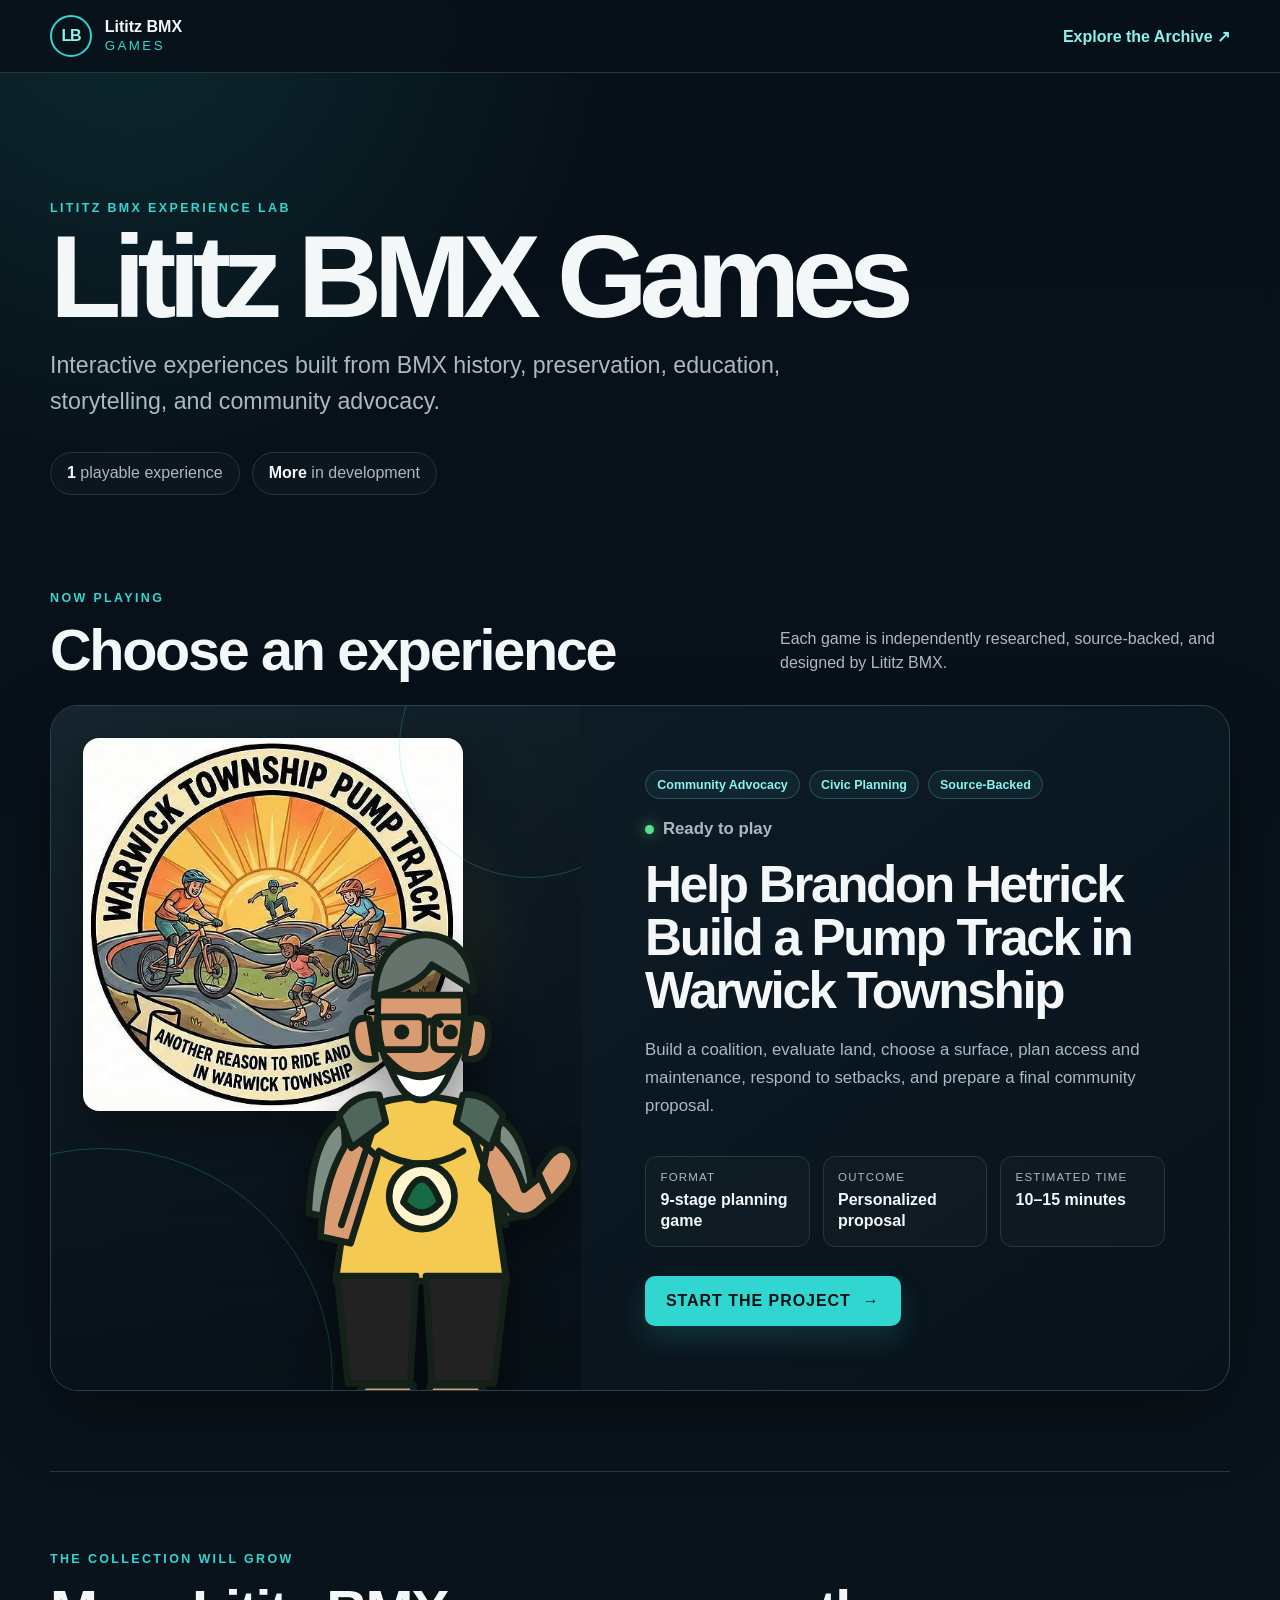
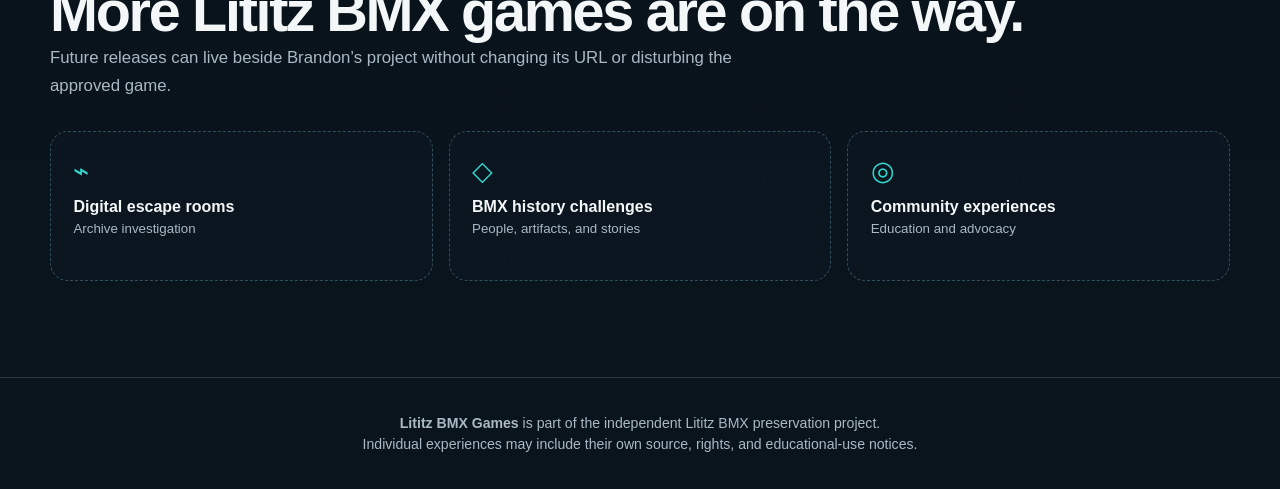
==== index.html @ 7a6ce2fc "Publish Lititz BMX Games hub and Brandon v1.1.0 Establish the Lititz BMX Games collection hub and pu" ====
<!doctype html>
<html lang="en">
<head>
  <meta charset="utf-8">
  <meta name="viewport" content="width=device-width, initial-scale=1">
  <meta name="description" content="Lititz BMX Games — interactive experiences built from BMX history, preservation, education, and community advocacy.">
  <title>Lititz BMX Games</title>
  <link rel="stylesheet" href="assets/styles.css">
</head>
<body>
  <a class="skip-link" href="#main">Skip to games</a>

  <header class="site-header">
    <div class="header-inner">
      <a class="brand" href="./" aria-label="Lititz BMX Games home">
        <span class="brand-mark" aria-hidden="true">LB</span>
        <span>
          <strong>Lititz BMX</strong>
          <small>Games</small>
        </span>
      </a>
      <a class="archive-link" href="https://www.lititzbmx.com" target="_blank" rel="noopener">
        Explore the Archive <span aria-hidden="true">↗</span>
      </a>
    </div>
  </header>

  <main id="main">
    <section class="hero" aria-labelledby="page-title">
      <p class="eyebrow">Lititz BMX Experience Lab</p>
      <h1 id="page-title">Lititz BMX Games</h1>
      <p class="hero-copy">
        Interactive experiences built from BMX history, preservation, education,
        storytelling, and community advocacy.
      </p>
      <div class="hero-stats" aria-label="Collection status">
        <span><strong>1</strong> playable experience</span>
        <span><strong>More</strong> in development</span>
      </div>
    </section>

    <section class="games-section" aria-labelledby="play-heading">
      <div class="section-heading">
        <div>
          <p class="eyebrow">Now Playing</p>
          <h2 id="play-heading">Choose an experience</h2>
        </div>
        <p>Each game is independently researched, source-backed, and designed by Lititz BMX.</p>
      </div>

      <article class="game-card">
        <div class="game-visual">
          <img
            class="campaign-logo"
            src="brandon/assets/warwick-township-pump-track-logo.jpg"
            alt="Warwick Township Pump Track campaign logo">
          <img
            class="guide"
            src="brandon/assets/brandon-guide.svg"
            alt="Illustrated Brandon Hetrick giving a thumbs-up">
        </div>

        <div class="game-content">
          <div class="tags" aria-label="Game categories">
            <span>Community Advocacy</span>
            <span>Civic Planning</span>
            <span>Source-Backed</span>
          </div>
          <p class="status"><span aria-hidden="true"></span> Ready to play</p>
          <h3>Help Brandon Hetrick Build a Pump Track in Warwick Township</h3>
          <p>
            Build a coalition, evaluate land, choose a surface, plan access and maintenance,
            respond to setbacks, and prepare a final community proposal.
          </p>
          <dl class="game-meta">
            <div><dt>Format</dt><dd>9-stage planning game</dd></div>
            <div><dt>Outcome</dt><dd>Personalized proposal</dd></div>
            <div><dt>Estimated time</dt><dd>10–15 minutes</dd></div>
          </dl>
          <a class="play-button" href="brandon/">
            Start the project <span aria-hidden="true">→</span>
          </a>
        </div>
      </article>
    </section>

    <section class="coming-soon" aria-labelledby="coming-heading">
      <p class="eyebrow">The Collection Will Grow</p>
      <h2 id="coming-heading">More Lititz BMX games are on the way.</h2>
      <p>
        Future releases can live beside Brandon’s project without changing its URL or
        disturbing the approved game.
      </p>
      <div class="future-grid" aria-label="Future game categories">
        <div><span aria-hidden="true">⌁</span><strong>Digital escape rooms</strong><small>Archive investigation</small></div>
        <div><span aria-hidden="true">◇</span><strong>BMX history challenges</strong><small>People, artifacts, and stories</small></div>
        <div><span aria-hidden="true">◎</span><strong>Community experiences</strong><small>Education and advocacy</small></div>
      </div>
    </section>
  </main>

  <footer>
    <p><strong>Lititz BMX Games</strong> is part of the independent Lititz BMX preservation project.</p>
    <p>Individual experiences may include their own source, rights, and educational-use notices.</p>
  </footer>

  <script src="assets/app.js"></script>
</body>
</html>
---- assets/styles.css ----
:root {
  color-scheme: dark;
  --bg: #071018;
  --panel: #0d1923;
  --panel-2: #101f2a;
  --text: #f4f7f8;
  --muted: #a9bac4;
  --line: #243743;
  --cyan: #32d6d1;
  --cyan-2: #8bf2ed;
  --yellow: #ffd54a;
  --shadow: 0 24px 70px rgba(0, 0, 0, .35);
  font-family: Arial, Helvetica, sans-serif;
}

* { box-sizing: border-box; }

html { scroll-behavior: smooth; }

body {
  margin: 0;
  min-height: 100vh;
  background:
    radial-gradient(circle at 10% 0%, rgba(50, 214, 209, .12), transparent 30rem),
    linear-gradient(180deg, #071018 0%, #0a141c 100%);
  color: var(--text);
}

a { color: inherit; }

img { max-width: 100%; }

.skip-link {
  position: absolute;
  left: -999px;
  top: 0;
  z-index: 50;
  background: white;
  color: black;
  padding: .75rem 1rem;
}

.skip-link:focus { left: 1rem; top: 1rem; }

.site-header {
  border-bottom: 1px solid var(--line);
  background: rgba(7, 16, 24, .88);
  backdrop-filter: blur(14px);
  position: sticky;
  top: 0;
  z-index: 20;
}

.header-inner {
  width: min(1180px, calc(100% - 2rem));
  margin: 0 auto;
  min-height: 72px;
  display: flex;
  align-items: center;
  justify-content: space-between;
  gap: 1rem;
}

.brand {
  display: inline-flex;
  align-items: center;
  gap: .8rem;
  text-decoration: none;
}

.brand-mark {
  width: 42px;
  aspect-ratio: 1;
  display: grid;
  place-items: center;
  border: 2px solid var(--cyan);
  border-radius: 50%;
  color: var(--cyan-2);
  font-weight: 900;
  letter-spacing: -.08em;
}

.brand strong,
.brand small {
  display: block;
  line-height: 1.05;
}

.brand strong { font-size: 1rem; }
.brand small { margin-top: .18rem; color: var(--cyan); text-transform: uppercase; letter-spacing: .18em; }

.archive-link {
  color: var(--cyan-2);
  text-decoration: none;
  font-weight: 700;
}

.archive-link:hover,
.archive-link:focus-visible { text-decoration: underline; }

main {
  width: min(1180px, calc(100% - 2rem));
  margin: 0 auto;
}

.hero {
  padding: clamp(4rem, 10vw, 8rem) 0 4rem;
  max-width: 900px;
}

.eyebrow {
  color: var(--cyan);
  font-size: .78rem;
  font-weight: 900;
  letter-spacing: .19em;
  text-transform: uppercase;
  margin: 0 0 .75rem;
}

h1, h2, h3, p { margin-top: 0; }

h1 {
  font-size: clamp(3.2rem, 10vw, 7.3rem);
  line-height: .86;
  letter-spacing: -.07em;
  margin-bottom: 1.3rem;
}

.hero-copy {
  color: var(--muted);
  font-size: clamp(1.1rem, 2.4vw, 1.45rem);
  line-height: 1.55;
  max-width: 760px;
}

.hero-stats {
  margin-top: 2rem;
  display: flex;
  flex-wrap: wrap;
  gap: .75rem;
}

.hero-stats span {
  border: 1px solid var(--line);
  background: rgba(13, 25, 35, .7);
  border-radius: 999px;
  padding: .7rem 1rem;
  color: var(--muted);
}

.hero-stats strong { color: var(--text); }

.games-section {
  padding: 2rem 0 5rem;
}

.section-heading {
  display: flex;
  justify-content: space-between;
  align-items: end;
  gap: 2rem;
  margin-bottom: 1.4rem;
}

.section-heading h2,
.coming-soon h2 {
  font-size: clamp(2rem, 5vw, 3.6rem);
  letter-spacing: -.04em;
  margin-bottom: 0;
}

.section-heading > p {
  max-width: 450px;
  color: var(--muted);
  line-height: 1.55;
  margin-bottom: .4rem;
}

.game-card {
  display: grid;
  grid-template-columns: minmax(320px, .9fr) minmax(0, 1.1fr);
  min-height: 590px;
  border: 1px solid #2a424f;
  border-radius: 28px;
  overflow: hidden;
  background: linear-gradient(145deg, rgba(16, 31, 42, .98), rgba(8, 18, 26, .98));
  box-shadow: var(--shadow);
}

.game-visual {
  position: relative;
  min-height: 420px;
  overflow: hidden;
  background:
    linear-gradient(rgba(7, 15, 21, .08), rgba(7, 15, 21, .8)),
    radial-gradient(circle at 55% 35%, rgba(255, 213, 74, .25), transparent 35%),
    linear-gradient(135deg, #172832, #09131b);
}

.game-visual::before,
.game-visual::after {
  content: "";
  position: absolute;
  border: 1px solid rgba(50, 214, 209, .25);
  border-radius: 50%;
}

.game-visual::before {
  width: 460px;
  height: 460px;
  left: -180px;
  bottom: -220px;
}

.game-visual::after {
  width: 260px;
  height: 260px;
  right: -80px;
  top: -90px;
}

.campaign-logo {
  position: absolute;
  top: 2rem;
  left: 2rem;
  width: min(72%, 380px);
  border-radius: 16px;
  box-shadow: 0 16px 45px rgba(0,0,0,.35);
}

.guide {
  position: absolute;
  right: -1rem;
  bottom: -1rem;
  height: 76%;
  width: auto;
  filter: drop-shadow(0 20px 22px rgba(0,0,0,.4));
}

.game-content {
  padding: clamp(2rem, 5vw, 4.2rem);
  display: flex;
  flex-direction: column;
  justify-content: center;
}

.tags {
  display: flex;
  flex-wrap: wrap;
  gap: .55rem;
  margin-bottom: 1rem;
}

.tags span {
  padding: .42rem .7rem;
  border: 1px solid #31505c;
  border-radius: 999px;
  color: var(--cyan-2);
  background: rgba(50, 214, 209, .06);
  font-size: .78rem;
  font-weight: 700;
}

.status {
  display: flex;
  align-items: center;
  gap: .55rem;
  margin-bottom: 1rem;
  color: #bff4d0;
  font-weight: 700;
  font-size: .9rem;
}

.status span {
  width: 9px;
  height: 9px;
  border-radius: 50%;
  background: #58e18a;
  box-shadow: 0 0 14px rgba(88, 225, 138, .75);
}

.game-content h3 {
  font-size: clamp(2rem, 4vw, 3.4rem);
  line-height: 1.03;
  letter-spacing: -.045em;
  margin-bottom: 1.2rem;
}

.game-content > p {
  color: var(--muted);
  line-height: 1.65;
  font-size: 1.05rem;
}

.game-meta {
  display: grid;
  grid-template-columns: repeat(3, 1fr);
  gap: .8rem;
  margin: 1.2rem 0 1.8rem;
}

.game-meta div {
  padding: .9rem;
  border: 1px solid var(--line);
  border-radius: 12px;
  background: rgba(255,255,255,.02);
}

.game-meta dt {
  color: var(--muted);
  font-size: .72rem;
  text-transform: uppercase;
  letter-spacing: .1em;
}

.game-meta dd {
  margin: .35rem 0 0;
  font-weight: 700;
  line-height: 1.35;
}

.play-button {
  align-self: flex-start;
  display: inline-flex;
  align-items: center;
  gap: .75rem;
  padding: 1rem 1.3rem;
  border-radius: 10px;
  background: var(--cyan);
  color: #041214;
  text-decoration: none;
  font-weight: 900;
  text-transform: uppercase;
  letter-spacing: .06em;
  box-shadow: 0 12px 28px rgba(50, 214, 209, .16);
}

.play-button:hover,
.play-button:focus-visible {
  background: var(--cyan-2);
  transform: translateY(-1px);
}

.coming-soon {
  border-top: 1px solid var(--line);
  padding: 5rem 0 6rem;
}

.coming-soon > p:not(.eyebrow) {
  max-width: 720px;
  color: var(--muted);
  line-height: 1.65;
  font-size: 1.05rem;
}

.future-grid {
  display: grid;
  grid-template-columns: repeat(3, 1fr);
  gap: 1rem;
  margin-top: 2rem;
}

.future-grid div {
  min-height: 150px;
  padding: 1.4rem;
  border: 1px dashed #31505c;
  border-radius: 18px;
  background: rgba(13, 25, 35, .55);
}

.future-grid span {
  display: block;
  color: var(--cyan);
  font-size: 1.7rem;
  margin-bottom: .7rem;
}

.future-grid strong,
.future-grid small { display: block; }

.future-grid small {
  color: var(--muted);
  margin-top: .35rem;
}

footer {
  border-top: 1px solid var(--line);
  color: var(--muted);
  text-align: center;
  padding: 2rem 1rem;
  font-size: .88rem;
}

footer p { margin: .3rem 0; }

:focus-visible {
  outline: 3px solid var(--yellow);
  outline-offset: 4px;
}

@media (max-width: 850px) {
  .section-heading { display: block; }
  .section-heading > p { margin-top: 1rem; }
  .game-card { grid-template-columns: 1fr; }
  .game-visual { min-height: 470px; }
  .game-meta { grid-template-columns: 1fr; }
}

@media (max-width: 560px) {
  .header-inner { min-height: 64px; }
  .archive-link { font-size: .82rem; }
  .hero { padding-top: 3.2rem; }
  .game-card { border-radius: 18px; }
  .campaign-logo { left: 1.2rem; top: 1.2rem; width: 80%; }
  .guide { height: 68%; }
  .game-content { padding: 1.4rem; }
  .future-grid { grid-template-columns: 1fr; }
}
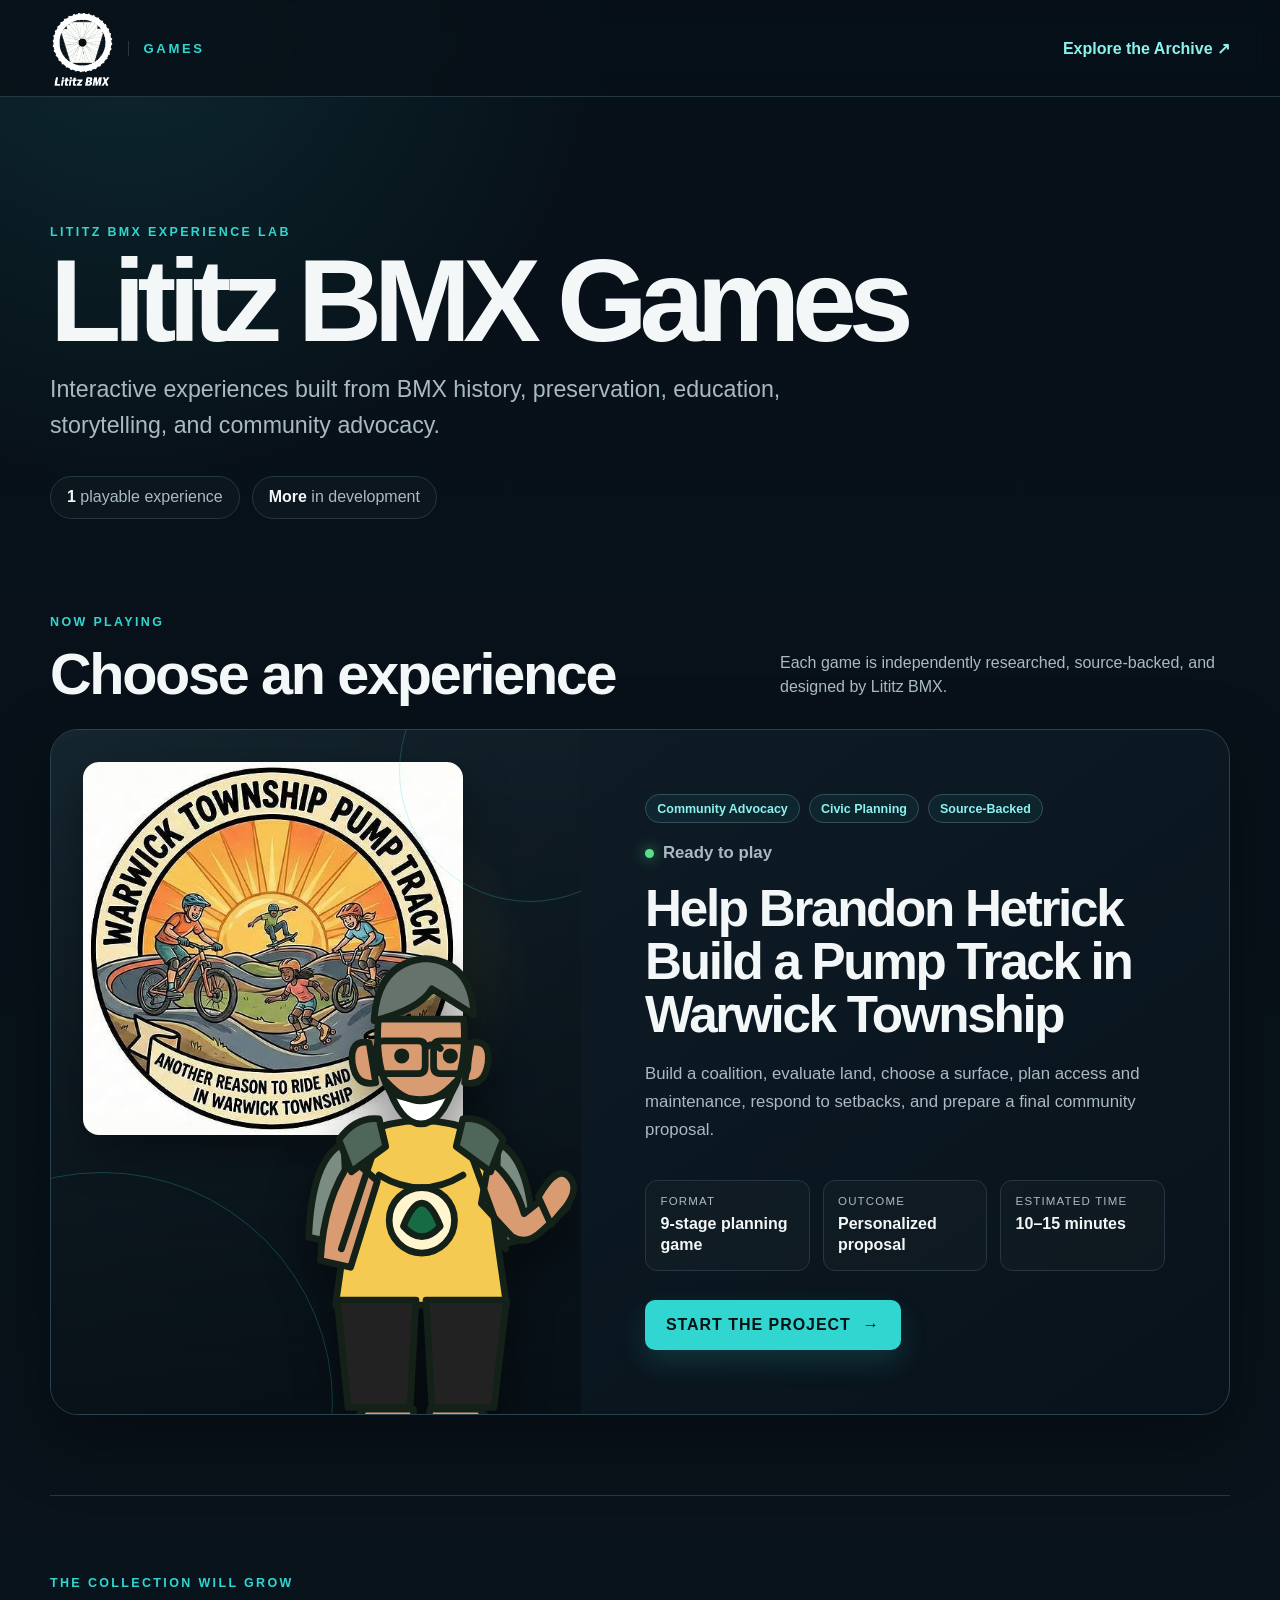
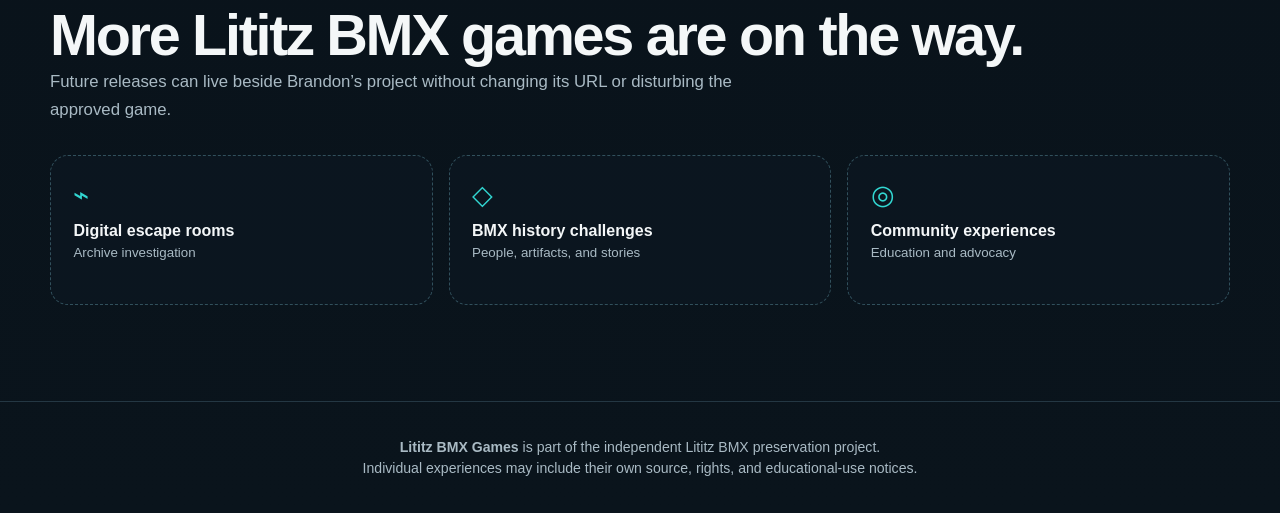
==== commit 9652bbcd: "Add Lititz BMX logo branding to Games hub Replace the temporary LB mark with the approved white Liti" ====
--- a/index.html
+++ b/index.html
@@ -13,11 +13,12 @@
   <header class="site-header">
     <div class="header-inner">
       <a class="brand" href="./" aria-label="Lititz BMX Games home">
-        <span class="brand-mark" aria-hidden="true">LB</span>
-        <span>
-          <strong>Lititz BMX</strong>
-          <small>Games</small>
-        </span>
+        <img
+          class="brand-logo"
+          src="assets/lititz-bmx-logo-white.png"
+          alt=""
+          aria-hidden="true">
+        <span class="brand-section">Games</span>
       </a>
       <a class="archive-link" href="https://www.lititzbmx.com" target="_blank" rel="noopener">
         Explore the Archive <span aria-hidden="true">↗</span>
--- a/assets/styles.css
+++ b/assets/styles.css
@@ -54,7 +54,7 @@
 .header-inner {
   width: min(1180px, calc(100% - 2rem));
   margin: 0 auto;
-  min-height: 72px;
+  min-height: 96px;
   display: flex;
   align-items: center;
   justify-content: space-between;
@@ -64,30 +64,25 @@
 .brand {
   display: inline-flex;
   align-items: center;
-  gap: .8rem;
+  gap: .9rem;
   text-decoration: none;
 }
 
-.brand-mark {
-  width: 42px;
-  aspect-ratio: 1;
-  display: grid;
-  place-items: center;
-  border: 2px solid var(--cyan);
-  border-radius: 50%;
-  color: var(--cyan-2);
+.brand-logo {
+  display: block;
+  width: auto;
+  height: 76px;
+}
+
+.brand-section {
+  border-left: 1px solid var(--line);
+  padding-left: .9rem;
+  color: var(--cyan);
+  font-size: .82rem;
   font-weight: 900;
-  letter-spacing: -.08em;
-}
-
-.brand strong,
-.brand small {
-  display: block;
-  line-height: 1.05;
-}
-
-.brand strong { font-size: 1rem; }
-.brand small { margin-top: .18rem; color: var(--cyan); text-transform: uppercase; letter-spacing: .18em; }
+  letter-spacing: .2em;
+  text-transform: uppercase;
+}
 
 .archive-link {
   color: var(--cyan-2);
@@ -407,7 +402,9 @@
 }
 
 @media (max-width: 560px) {
-  .header-inner { min-height: 64px; }
+  .header-inner { min-height: 78px; }
+  .brand-logo { height: 60px; }
+  .brand-section { padding-left: .65rem; font-size: .68rem; letter-spacing: .16em; }
   .archive-link { font-size: .82rem; }
   .hero { padding-top: 3.2rem; }
   .game-card { border-radius: 18px; }
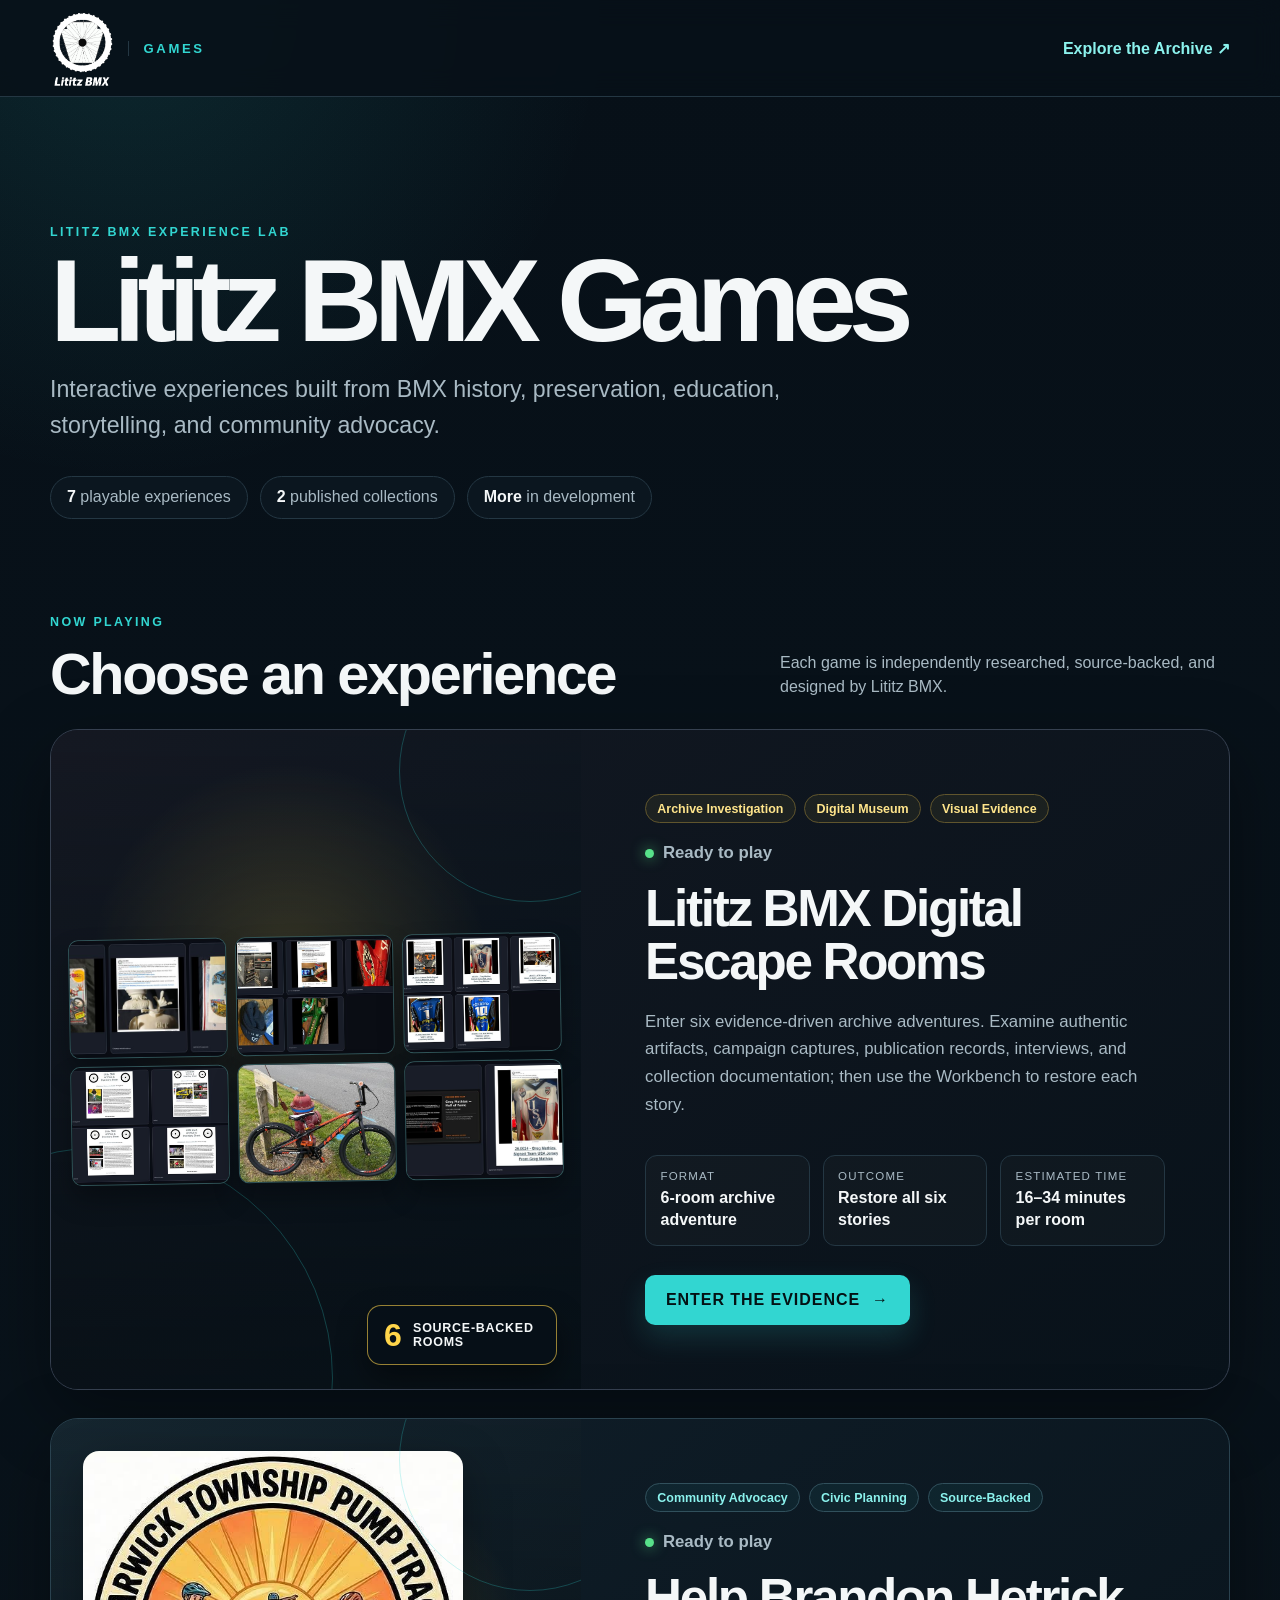
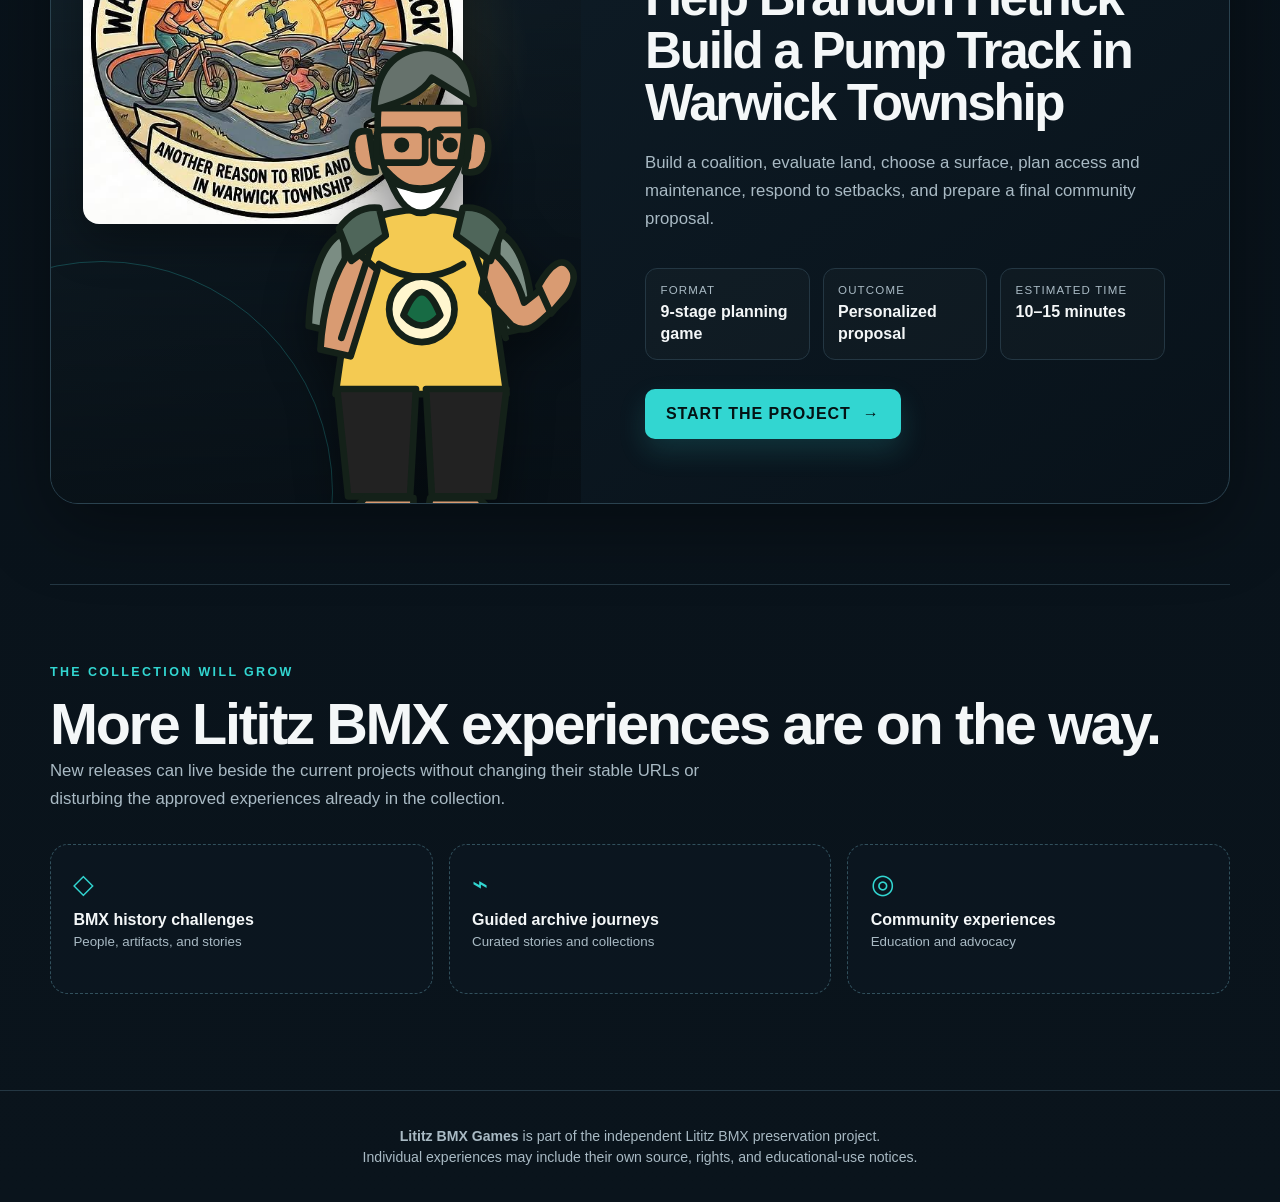
==== commit 364182c8: "Launch Digital Escape Rooms integration Add the six-room Digital Escape Rooms collection to the Liti" ====
--- a/index.html
+++ b/index.html
@@ -3,7 +3,7 @@
 <head>
   <meta charset="utf-8">
   <meta name="viewport" content="width=device-width, initial-scale=1">
-  <meta name="description" content="Lititz BMX Games — interactive experiences built from BMX history, preservation, education, and community advocacy.">
+  <meta name="description" content="Lititz BMX Games — interactive experiences built from BMX history, preservation, education, storytelling, and community advocacy.">
   <title>Lititz BMX Games</title>
   <link rel="stylesheet" href="assets/styles.css">
 </head>
@@ -35,7 +35,8 @@
         storytelling, and community advocacy.
       </p>
       <div class="hero-stats" aria-label="Collection status">
-        <span><strong>1</strong> playable experience</span>
+        <span><strong>7</strong> playable experiences</span>
+        <span><strong>2</strong> published collections</span>
         <span><strong>More</strong> in development</span>
       </div>
     </section>
@@ -49,52 +50,94 @@
         <p>Each game is independently researched, source-backed, and designed by Lititz BMX.</p>
       </div>
 
-      <article class="game-card">
-        <div class="game-visual">
-          <img
-            class="campaign-logo"
-            src="brandon/assets/warwick-township-pump-track-logo.jpg"
-            alt="Warwick Township Pump Track campaign logo">
-          <img
-            class="guide"
-            src="brandon/assets/brandon-guide.svg"
-            alt="Illustrated Brandon Hetrick giving a thumbs-up">
-        </div>
+      <div class="games-list">
+        <article class="game-card escape-card">
+          <div class="game-visual escape-visual">
+            <div class="escape-collage" aria-label="Six Lititz BMX Digital Escape Room previews">
+              <img src="escape-rooms/assets/images/radical-rick/room-overview-640.jpg" alt="Radical Rick archive evidence preview" loading="lazy">
+              <img src="escape-rooms/assets/images/harrys-legacy-toolbox/room-overview-640.jpg" alt="Harry's Legacy Toolbox evidence preview" loading="lazy">
+              <img src="escape-rooms/assets/images/jersey-wall/room-overview-640.jpg" alt="Jersey Wall evidence preview" loading="lazy">
+              <img src="escape-rooms/assets/images/backstage-bmx/room-overview-640.jpg" alt="Backstage BMX artist evidence preview" loading="lazy">
+              <img src="escape-rooms/assets/images/sugar-cayne/full-circle-640.jpg" alt="Sugar Cayne Huffy BMX build preview" loading="lazy">
+              <img src="escape-rooms/assets/images/greg-mathias-air/room-overview-640.jpg" alt="Greg Mathias Air evidence preview" loading="lazy">
+            </div>
+            <div class="escape-badge" aria-hidden="true">
+              <strong>6</strong>
+              <span>Source-backed rooms</span>
+            </div>
+          </div>
 
-        <div class="game-content">
-          <div class="tags" aria-label="Game categories">
-            <span>Community Advocacy</span>
-            <span>Civic Planning</span>
-            <span>Source-Backed</span>
+          <div class="game-content">
+            <div class="tags" aria-label="Game categories">
+              <span>Archive Investigation</span>
+              <span>Digital Museum</span>
+              <span>Visual Evidence</span>
+            </div>
+            <p class="status"><span aria-hidden="true"></span> Ready to play</p>
+            <h3>Lititz BMX Digital Escape Rooms</h3>
+            <p>
+              Enter six evidence-driven archive adventures. Examine authentic artifacts,
+              campaign captures, publication records, interviews, and collection documentation;
+              then use the Workbench to restore each story.
+            </p>
+            <dl class="game-meta">
+              <div><dt>Format</dt><dd>6-room archive adventure</dd></div>
+              <div><dt>Outcome</dt><dd>Restore all six stories</dd></div>
+              <div><dt>Estimated time</dt><dd>16–34 minutes per room</dd></div>
+            </dl>
+            <a class="play-button escape-button" href="escape-rooms/index.html">
+              Enter the evidence <span aria-hidden="true">→</span>
+            </a>
           </div>
-          <p class="status"><span aria-hidden="true"></span> Ready to play</p>
-          <h3>Help Brandon Hetrick Build a Pump Track in Warwick Township</h3>
-          <p>
-            Build a coalition, evaluate land, choose a surface, plan access and maintenance,
-            respond to setbacks, and prepare a final community proposal.
-          </p>
-          <dl class="game-meta">
-            <div><dt>Format</dt><dd>9-stage planning game</dd></div>
-            <div><dt>Outcome</dt><dd>Personalized proposal</dd></div>
-            <div><dt>Estimated time</dt><dd>10–15 minutes</dd></div>
-          </dl>
-          <a class="play-button" href="brandon/">
-            Start the project <span aria-hidden="true">→</span>
-          </a>
-        </div>
-      </article>
+        </article>
+
+        <article class="game-card">
+          <div class="game-visual">
+            <img
+              class="campaign-logo"
+              src="brandon/assets/warwick-township-pump-track-logo.jpg"
+              alt="Warwick Township Pump Track campaign logo">
+            <img
+              class="guide"
+              src="brandon/assets/brandon-guide.svg"
+              alt="Illustrated Brandon Hetrick giving a thumbs-up">
+          </div>
+
+          <div class="game-content">
+            <div class="tags" aria-label="Game categories">
+              <span>Community Advocacy</span>
+              <span>Civic Planning</span>
+              <span>Source-Backed</span>
+            </div>
+            <p class="status"><span aria-hidden="true"></span> Ready to play</p>
+            <h3>Help Brandon Hetrick Build a Pump Track in Warwick Township</h3>
+            <p>
+              Build a coalition, evaluate land, choose a surface, plan access and maintenance,
+              respond to setbacks, and prepare a final community proposal.
+            </p>
+            <dl class="game-meta">
+              <div><dt>Format</dt><dd>9-stage planning game</dd></div>
+              <div><dt>Outcome</dt><dd>Personalized proposal</dd></div>
+              <div><dt>Estimated time</dt><dd>10–15 minutes</dd></div>
+            </dl>
+            <a class="play-button" href="brandon/index.html">
+              Start the project <span aria-hidden="true">→</span>
+            </a>
+          </div>
+        </article>
+      </div>
     </section>
 
     <section class="coming-soon" aria-labelledby="coming-heading">
       <p class="eyebrow">The Collection Will Grow</p>
-      <h2 id="coming-heading">More Lititz BMX games are on the way.</h2>
+      <h2 id="coming-heading">More Lititz BMX experiences are on the way.</h2>
       <p>
-        Future releases can live beside Brandon’s project without changing its URL or
-        disturbing the approved game.
+        New releases can live beside the current projects without changing their stable URLs
+        or disturbing the approved experiences already in the collection.
       </p>
-      <div class="future-grid" aria-label="Future game categories">
-        <div><span aria-hidden="true">⌁</span><strong>Digital escape rooms</strong><small>Archive investigation</small></div>
+      <div class="future-grid" aria-label="Future experience categories">
         <div><span aria-hidden="true">◇</span><strong>BMX history challenges</strong><small>People, artifacts, and stories</small></div>
+        <div><span aria-hidden="true">⌁</span><strong>Guided archive journeys</strong><small>Curated stories and collections</small></div>
         <div><span aria-hidden="true">◎</span><strong>Community experiences</strong><small>Education and advocacy</small></div>
       </div>
     </section>
--- a/assets/styles.css
+++ b/assets/styles.css
@@ -171,6 +171,11 @@
   margin-bottom: .4rem;
 }
 
+.games-list {
+  display: grid;
+  gap: 1.75rem;
+}
+
 .game-card {
   display: grid;
   grid-template-columns: minmax(320px, .9fr) minmax(0, 1.1fr);
@@ -212,6 +217,91 @@
   height: 260px;
   right: -80px;
   top: -90px;
+}
+
+
+.escape-visual {
+  padding: 1.2rem;
+  display: grid;
+  align-items: center;
+  background:
+    linear-gradient(rgba(7, 15, 21, .08), rgba(7, 15, 21, .72)),
+    radial-gradient(circle at 45% 35%, rgba(255, 213, 74, .22), transparent 38%),
+    linear-gradient(135deg, #161923, #07131c);
+}
+
+.escape-collage {
+  position: relative;
+  z-index: 2;
+  display: grid;
+  grid-template-columns: repeat(3, minmax(0, 1fr));
+  gap: .55rem;
+  transform: rotate(-1deg);
+}
+
+.escape-collage img {
+  display: block;
+  width: 100%;
+  aspect-ratio: 4 / 3;
+  object-fit: cover;
+  border: 1px solid rgba(139, 242, 237, .3);
+  border-radius: 10px;
+  background: #0a1118;
+  box-shadow: 0 14px 26px rgba(0, 0, 0, .3);
+}
+
+.escape-badge {
+  position: absolute;
+  z-index: 3;
+  right: 1.5rem;
+  bottom: 1.5rem;
+  display: grid;
+  grid-template-columns: auto 1fr;
+  align-items: center;
+  gap: .7rem;
+  max-width: 190px;
+  padding: .8rem 1rem;
+  border: 1px solid rgba(255, 213, 74, .58);
+  border-radius: 14px;
+  background: rgba(7, 16, 24, .92);
+  box-shadow: 0 14px 30px rgba(0, 0, 0, .42);
+}
+
+.escape-badge strong {
+  color: var(--yellow);
+  font-size: 2rem;
+  line-height: 1;
+}
+
+.escape-badge span {
+  color: var(--text);
+  font-size: .78rem;
+  font-weight: 800;
+  line-height: 1.15;
+  text-transform: uppercase;
+  letter-spacing: .06em;
+}
+
+.escape-card {
+  border-color: #364050;
+  background: linear-gradient(145deg, rgba(19, 24, 34, .98), rgba(8, 18, 26, .98));
+}
+
+.escape-card .tags span {
+  border-color: #60552d;
+  color: #ffe58b;
+  background: rgba(255, 213, 74, .06);
+}
+
+.escape-button {
+  background: var(--yellow);
+  color: #16130a;
+  box-shadow: 0 12px 28px rgba(255, 213, 74, .15);
+}
+
+.escape-button:hover,
+.escape-button:focus-visible {
+  background: #ffe680;
 }
 
 .campaign-logo {
@@ -399,6 +489,7 @@
   .game-card { grid-template-columns: 1fr; }
   .game-visual { min-height: 470px; }
   .game-meta { grid-template-columns: 1fr; }
+  .escape-collage { grid-template-columns: repeat(3, minmax(0, 1fr)); }
 }
 
 @media (max-width: 560px) {
@@ -411,5 +502,8 @@
   .campaign-logo { left: 1.2rem; top: 1.2rem; width: 80%; }
   .guide { height: 68%; }
   .game-content { padding: 1.4rem; }
+  .escape-visual { min-height: 390px; padding: .8rem; }
+  .escape-collage { grid-template-columns: repeat(2, minmax(0, 1fr)); }
+  .escape-badge { right: 1rem; bottom: 1rem; }
   .future-grid { grid-template-columns: 1fr; }
 }
